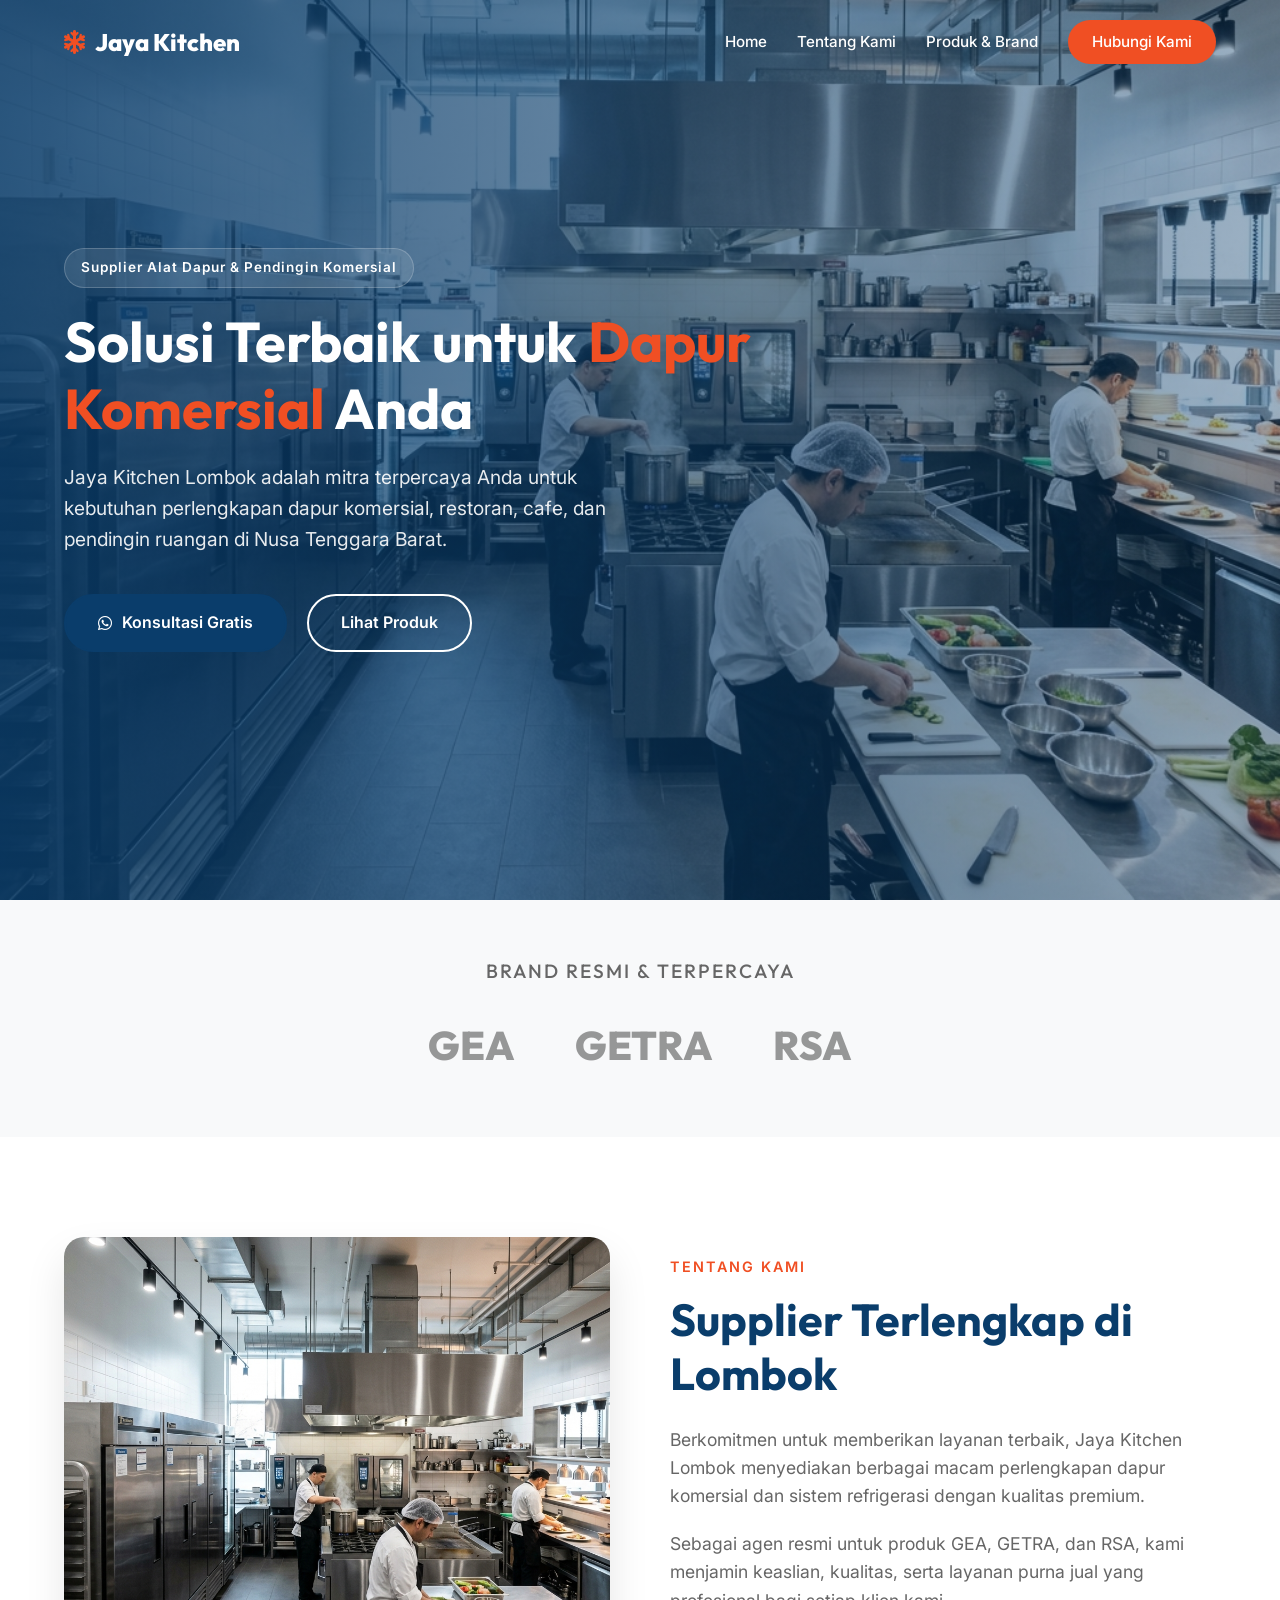
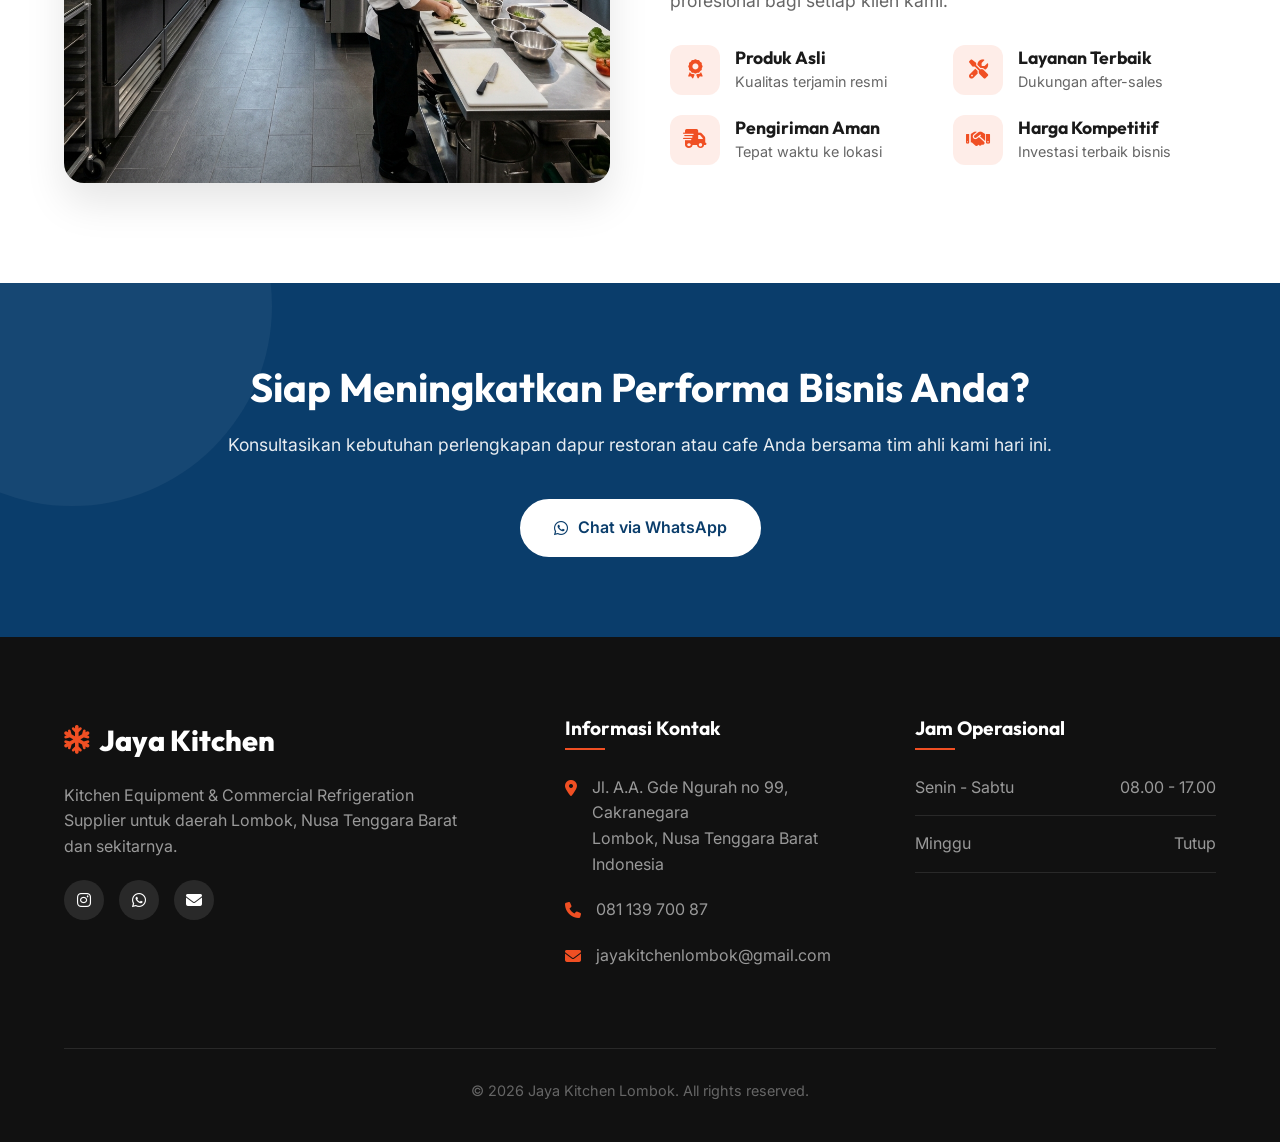
==== index.html @ 9f5fb170 "upload first" ====
<!DOCTYPE html>
<html lang="id">
<head>
    <meta charset="UTF-8">
    <meta name="viewport" content="width=device-width, initial-scale=1.0">
    <title>Jaya Kitchen Lombok - Kitchen Equipment & Commercial Refrigeration Supplier</title>
    <meta name="description" content="Jaya Kitchen Lombok adalah supplier peralatan dapur komersial dan pendingin komersial terpercaya di Lombok. Kami menyediakan brand unggulan seperti GEA, GETRA, dan RSA.">
    
    <!-- Google Fonts -->
    <link rel="preconnect" href="https://fonts.googleapis.com">
    <link rel="preconnect" href="https://fonts.gstatic.com" crossorigin>
    <link href="https://fonts.googleapis.com/css2?family=Inter:wght@300;400;500;600&family=Outfit:wght@400;500;600;700;800&display=swap" rel="stylesheet">
    
    <!-- Font Awesome -->
    <link rel="stylesheet" href="https://cdnjs.cloudflare.com/ajax/libs/font-awesome/6.4.0/css/all.min.css">

    <style>
        :root {
            --primary: #0A3D6B; /* Deep Blue, similar to premium equipment brands */
            --primary-light: #1A609E;
            --secondary: #F04F23; /* Energetic Orange for CTA */
            --text-main: #1A1A1A;
            --text-muted: #666666;
            --bg-light: #F8F9FA;
            --bg-white: #FFFFFF;
            --font-heading: 'Outfit', sans-serif;
            --font-body: 'Inter', sans-serif;
            --transition: all 0.3s cubic-bezier(0.25, 0.8, 0.25, 1);
        }

        * {
            margin: 0;
            padding: 0;
            box-sizing: border-box;
        }

        html {
            scroll-behavior: smooth;
        }

        body {
            font-family: var(--font-body);
            color: var(--text-main);
            background-color: var(--bg-white);
            line-height: 1.6;
        }

        h1, h2, h3, h4, h5, h6 {
            font-family: var(--font-heading);
            font-weight: 700;
            line-height: 1.2;
        }

        a {
            text-decoration: none;
            color: inherit;
        }

        /* Navbar */
        .navbar {
            position: fixed;
            top: 0;
            width: 100%;
            padding: 20px 5%;
            display: flex;
            justify-content: space-between;
            align-items: center;
            z-index: 1000;
            transition: var(--transition);
            background: transparent;
        }

        .navbar.scrolled {
            background: rgba(255, 255, 255, 0.95);
            backdrop-filter: blur(10px);
            box-shadow: 0 4px 20px rgba(0,0,0,0.05);
            padding: 15px 5%;
        }

        .navbar.scrolled .nav-logo {
            color: var(--primary);
        }

        .navbar.scrolled .nav-links a {
            color: var(--text-main);
        }

        .nav-logo {
            font-family: var(--font-heading);
            font-size: 1.5rem;
            font-weight: 800;
            color: var(--bg-white);
            display: flex;
            align-items: center;
            gap: 10px;
            transition: var(--transition);
        }
        
        .nav-logo i {
            color: var(--secondary);
        }

        .nav-links {
            display: flex;
            gap: 30px;
            align-items: center;
        }

        .nav-links a {
            color: var(--bg-white);
            font-weight: 500;
            font-size: 0.95rem;
            transition: var(--transition);
            position: relative;
        }

        .nav-links a::after {
            content: '';
            position: absolute;
            width: 0;
            height: 2px;
            background: var(--secondary);
            bottom: -5px;
            left: 0;
            transition: var(--transition);
        }

        .nav-links a:hover::after {
            width: 100%;
        }

        .btn-contact {
            background: var(--secondary);
            color: white !important;
            padding: 10px 24px;
            border-radius: 50px;
            font-weight: 600;
            transition: var(--transition);
        }
        
        .nav-links a.btn-contact::after {
            display: none;
        }

        .btn-contact:hover {
            transform: translateY(-2px);
            box-shadow: 0 4px 15px rgba(240, 79, 35, 0.4);
            background: #e0441c;
        }

        /* Hero Section */
        .hero {
            height: 100vh;
            min-height: 600px;
            background: linear-gradient(to right, rgba(10, 61, 107, 0.85), rgba(10, 61, 107, 0.4)), url('hero.jpg') center/cover;
            display: flex;
            align-items: center;
            padding: 0 5%;
            color: white;
            position: relative;
        }

        .hero-content {
            max-width: 700px;
            opacity: 0;
            transform: translateY(30px);
            animation: fadeUp 1s ease forwards 0.5s;
        }

        @keyframes fadeUp {
            to {
                opacity: 1;
                transform: translateY(0);
            }
        }

        .badge {
            display: inline-block;
            background: rgba(255,255,255,0.1);
            backdrop-filter: blur(5px);
            padding: 8px 16px;
            border-radius: 50px;
            font-size: 0.85rem;
            font-weight: 600;
            letter-spacing: 1px;
            margin-bottom: 20px;
            border: 1px solid rgba(255,255,255,0.2);
        }

        .hero h1 {
            font-size: 3.5rem;
            margin-bottom: 20px;
        }

        .hero h1 span {
            color: var(--secondary);
        }

        .hero p {
            font-size: 1.2rem;
            opacity: 0.9;
            margin-bottom: 40px;
            max-width: 600px;
        }

        .hero-btns {
            display: flex;
            gap: 20px;
        }

        .btn-primary {
            background: var(--primary);
            color: white;
            padding: 14px 32px;
            border-radius: 50px;
            font-size: 1rem;
            font-weight: 600;
            display: inline-flex;
            align-items: center;
            gap: 10px;
            transition: var(--transition);
            border: 2px solid var(--primary);
        }

        .btn-primary:hover {
            background: var(--primary-light);
            border-color: var(--primary-light);
            transform: translateY(-3px);
            box-shadow: 0 10px 20px rgba(10, 61, 107, 0.3);
        }

        .btn-outline {
            background: transparent;
            color: white;
            padding: 14px 32px;
            border-radius: 50px;
            font-size: 1rem;
            font-weight: 600;
            display: inline-flex;
            align-items: center;
            gap: 10px;
            transition: var(--transition);
            border: 2px solid white;
        }

        .btn-outline:hover {
            background: white;
            color: var(--primary);
            transform: translateY(-3px);
        }

        /* Partner Brands Section */
        .brands {
            padding: 60px 5%;
            background: var(--bg-light);
            text-align: center;
        }

        .brands h3 {
            font-size: 1.2rem;
            color: var(--text-muted);
            margin-bottom: 30px;
            font-weight: 500;
            letter-spacing: 2px;
            text-transform: uppercase;
        }

        .brand-logos {
            display: flex;
            justify-content: center;
            align-items: center;
            gap: 60px;
            flex-wrap: wrap;
        }

        .brand-item {
            font-family: var(--font-heading);
            font-size: 2.5rem;
            font-weight: 800;
            color: var(--primary-light);
            opacity: 0.6;
            transition: var(--transition);
            filter: grayscale(100%);
        }

        .brand-item:hover {
            opacity: 1;
            filter: grayscale(0%);
            transform: scale(1.05);
        }

        /* About Section */
        .about {
            padding: 100px 5%;
            display: grid;
            grid-template-columns: 1fr 1fr;
            gap: 60px;
            align-items: center;
        }

        .about-img {
            position: relative;
            border-radius: 20px;
            overflow: hidden;
            box-shadow: 0 20px 40px rgba(0,0,0,0.1);
            transform: translateX(-50px);
            opacity: 0;
            transition: all 1s ease;
        }
        
        .about-img.visible {
            transform: translateX(0);
            opacity: 1;
        }

        .about-img img {
            width: 100%;
            height: auto;
            display: block;
        }

        .about-text {
            transform: translateX(50px);
            opacity: 0;
            transition: all 1s ease;
        }
        
        .about-text.visible {
            transform: translateX(0);
            opacity: 1;
        }

        .section-subtitle {
            color: var(--secondary);
            font-weight: 600;
            text-transform: uppercase;
            letter-spacing: 2px;
            font-size: 0.9rem;
            margin-bottom: 15px;
            display: block;
        }

        .about h2 {
            font-size: 2.8rem;
            margin-bottom: 25px;
            color: var(--primary);
        }

        .about p {
            color: var(--text-muted);
            margin-bottom: 20px;
            font-size: 1.1rem;
        }

        .features {
            display: grid;
            grid-template-columns: 1fr 1fr;
            gap: 20px;
            margin-top: 30px;
        }

        .feature-item {
            display: flex;
            align-items: center;
            gap: 15px;
        }

        .feature-icon {
            width: 50px;
            height: 50px;
            border-radius: 12px;
            background: rgba(240, 79, 35, 0.1);
            color: var(--secondary);
            display: flex;
            align-items: center;
            justify-content: center;
            font-size: 1.2rem;
        }

        .feature-text h4 {
            font-size: 1.1rem;
            margin-bottom: 2px;
        }

        .feature-text p {
            font-size: 0.9rem;
            margin: 0;
        }

        /* Banner CTA */
        .cta-banner {
            background: var(--primary);
            padding: 80px 5%;
            text-align: center;
            color: white;
            position: relative;
            overflow: hidden;
        }

        .cta-banner::before {
            content: '';
            position: absolute;
            top: -50%;
            left: -10%;
            width: 400px;
            height: 400px;
            background: rgba(255,255,255,0.05);
            border-radius: 50%;
        }

        .cta-banner h2 {
            font-size: 2.5rem;
            margin-bottom: 20px;
            position: relative;
            z-index: 1;
        }

        .cta-banner p {
            font-size: 1.1rem;
            opacity: 0.9;
            margin-bottom: 40px;
            position: relative;
            z-index: 1;
        }

        /* Footer */
        .footer {
            background: #111;
            color: white;
            padding: 80px 5% 40px;
        }

        .footer-grid {
            display: grid;
            grid-template-columns: 1.5fr 1fr 1fr;
            gap: 50px;
            margin-bottom: 60px;
        }

        .footer-about .logo {
            font-family: var(--font-heading);
            font-size: 1.8rem;
            font-weight: 800;
            color: white;
            display: flex;
            align-items: center;
            gap: 10px;
            margin-bottom: 20px;
        }

        .footer-about .logo i {
            color: var(--secondary);
        }

        .footer-about p {
            color: #999;
            margin-bottom: 20px;
            max-width: 400px;
        }

        .social-links {
            display: flex;
            gap: 15px;
        }

        .social-links a {
            width: 40px;
            height: 40px;
            border-radius: 50%;
            background: rgba(255,255,255,0.1);
            display: flex;
            align-items: center;
            justify-content: center;
            color: white;
            transition: var(--transition);
        }

        .social-links a:hover {
            background: var(--secondary);
            transform: translateY(-3px);
        }

        .footer-title {
            font-size: 1.2rem;
            margin-bottom: 25px;
            position: relative;
            padding-bottom: 10px;
        }

        .footer-title::after {
            content: '';
            position: absolute;
            bottom: 0;
            left: 0;
            width: 40px;
            height: 2px;
            background: var(--secondary);
        }

        .footer-contact ul {
            list-style: none;
        }

        .footer-contact li {
            display: flex;
            gap: 15px;
            margin-bottom: 20px;
            color: #999;
        }
        
        .footer-contact li a {
            color: #999;
            transition: var(--transition);
        }
        
        .footer-contact li a:hover {
            color: var(--secondary);
        }

        .footer-contact i {
            color: var(--secondary);
            margin-top: 5px;
        }

        .footer-schedule ul {
            list-style: none;
        }

        .footer-schedule li {
            display: flex;
            justify-content: space-between;
            color: #999;
            margin-bottom: 15px;
            padding-bottom: 15px;
            border-bottom: 1px solid rgba(255,255,255,0.1);
        }

        .footer-bottom {
            text-align: center;
            padding-top: 30px;
            border-top: 1px solid rgba(255,255,255,0.1);
            color: #666;
            font-size: 0.9rem;
        }

        /* Mobile Menu */
        .mobile-menu-btn {
            display: none;
            background: none;
            border: none;
            color: white;
            font-size: 1.5rem;
            cursor: pointer;
        }
        
        .navbar.scrolled .mobile-menu-btn {
            color: var(--text-main);
        }

        @media (max-width: 992px) {
            .about {
                grid-template-columns: 1fr;
            }
            .hero h1 {
                font-size: 2.8rem;
            }
            .footer-grid {
                grid-template-columns: 1fr 1fr;
            }
        }

        @media (max-width: 768px) {
            .nav-links {
                position: absolute;
                top: 100%;
                left: 0;
                width: 100%;
                background: white;
                flex-direction: column;
                padding: 30px 5%;
                box-shadow: 0 10px 20px rgba(0,0,0,0.1);
                clip-path: polygon(0 0, 100% 0, 100% 0, 0 0);
                transition: all 0.4s ease;
                gap: 20px;
            }
            .nav-links.active {
                clip-path: polygon(0 0, 100% 0, 100% 100%, 0 100%);
            }
            .nav-links a {
                color: var(--text-main);
                width: 100%;
                text-align: center;
            }
            .mobile-menu-btn {
                display: block;
            }
            .hero h1 {
                font-size: 2.2rem;
            }
            .hero-btns {
                flex-direction: column;
            }
            .footer-grid {
                grid-template-columns: 1fr;
            }
            .features {
                grid-template-columns: 1fr;
            }
        }
    </style>
</head>
<body>

    <!-- Navbar -->
    <nav class="navbar" id="navbar">
        <a href="#" class="nav-logo">
            <i class="fa-solid fa-snowflake"></i> Jaya Kitchen
        </a>
        <div class="nav-links" id="navLinks">
            <a href="#home">Home</a>
            <a href="#about">Tentang Kami</a>
            <a href="#brands">Produk & Brand</a>
            <a href="#contact" class="btn-contact">Hubungi Kami</a>
        </div>
        <button class="mobile-menu-btn" id="mobileMenuBtn">
            <i class="fa-solid fa-bars"></i>
        </button>
    </nav>

    <!-- Hero Section -->
    <section class="hero" id="home">
        <div class="hero-content">
            <div class="badge">Supplier Alat Dapur & Pendingin Komersial</div>
            <h1>Solusi Terbaik untuk <span>Dapur Komersial</span> Anda</h1>
            <p>Jaya Kitchen Lombok adalah mitra terpercaya Anda untuk kebutuhan perlengkapan dapur komersial, restoran, cafe, dan pendingin ruangan di Nusa Tenggara Barat.</p>
            <div class="hero-btns">
                <a href="https://api.whatsapp.com/send?phone=628113970087" target="_blank" class="btn-primary">
                    <i class="fa-brands fa-whatsapp"></i> Konsultasi Gratis
                </a>
                <a href="#brands" class="btn-outline">
                    Lihat Produk
                </a>
            </div>
        </div>
    </section>

    <!-- Brands Section -->
    <section class="brands" id="brands">
        <h3>Brand Resmi & Terpercaya</h3>
        <div class="brand-logos">
            <div class="brand-item">GEA</div>
            <div class="brand-item">GETRA</div>
            <div class="brand-item">RSA</div>
        </div>
    </section>

    <!-- About Section -->
    <section class="about" id="about">
        <div class="about-img reveal-left">
            <img src="hero.jpg" alt="Commercial Kitchen Equipment">
        </div>
        <div class="about-text reveal-right">
            <span class="section-subtitle">Tentang Kami</span>
            <h2>Supplier Terlengkap di Lombok</h2>
            <p>Berkomitmen untuk memberikan layanan terbaik, Jaya Kitchen Lombok menyediakan berbagai macam perlengkapan dapur komersial dan sistem refrigerasi dengan kualitas premium.</p>
            <p>Sebagai agen resmi untuk produk GEA, GETRA, dan RSA, kami menjamin keaslian, kualitas, serta layanan purna jual yang profesional bagi setiap klien kami.</p>
            
            <div class="features">
                <div class="feature-item">
                    <div class="feature-icon"><i class="fa-solid fa-award"></i></div>
                    <div class="feature-text">
                        <h4>Produk Asli</h4>
                        <p>Kualitas terjamin resmi</p>
                    </div>
                </div>
                <div class="feature-item">
                    <div class="feature-icon"><i class="fa-solid fa-screwdriver-wrench"></i></div>
                    <div class="feature-text">
                        <h4>Layanan Terbaik</h4>
                        <p>Dukungan after-sales</p>
                    </div>
                </div>
                <div class="feature-item">
                    <div class="feature-icon"><i class="fa-solid fa-truck-fast"></i></div>
                    <div class="feature-text">
                        <h4>Pengiriman Aman</h4>
                        <p>Tepat waktu ke lokasi</p>
                    </div>
                </div>
                <div class="feature-item">
                    <div class="feature-icon"><i class="fa-solid fa-handshake"></i></div>
                    <div class="feature-text">
                        <h4>Harga Kompetitif</h4>
                        <p>Investasi terbaik bisnis</p>
                    </div>
                </div>
            </div>
        </div>
    </section>

    <!-- CTA Banner -->
    <section class="cta-banner">
        <h2>Siap Meningkatkan Performa Bisnis Anda?</h2>
        <p>Konsultasikan kebutuhan perlengkapan dapur restoran atau cafe Anda bersama tim ahli kami hari ini.</p>
        <a href="https://api.whatsapp.com/send?phone=628113970087" target="_blank" class="btn-outline" style="background: white; color: var(--primary);">
            <i class="fa-brands fa-whatsapp"></i> Chat via WhatsApp
        </a>
    </section>

    <!-- Footer -->
    <footer class="footer" id="contact">
        <div class="footer-grid">
            <div class="footer-about">
                <div class="logo">
                    <i class="fa-solid fa-snowflake"></i> Jaya Kitchen
                </div>
                <p>Kitchen Equipment & Commercial Refrigeration Supplier untuk daerah Lombok, Nusa Tenggara Barat dan sekitarnya.</p>
                <div class="social-links">
                    <a href="https://www.instagram.com/jayakitchenlombok/" target="_blank"><i class="fa-brands fa-instagram"></i></a>
                    <a href="https://api.whatsapp.com/send?phone=628113970087" target="_blank"><i class="fa-brands fa-whatsapp"></i></a>
                    <a href="mailto:jayakitchenlombok@gmail.com"><i class="fa-solid fa-envelope"></i></a>
                </div>
            </div>

            <div class="footer-contact">
                <h4 class="footer-title">Informasi Kontak</h4>
                <ul>
                    <li>
                        <i class="fa-solid fa-location-dot"></i>
                        <span>Jl. A.A. Gde Ngurah no 99, Cakranegara<br>Lombok, Nusa Tenggara Barat<br>Indonesia</span>
                    </li>
                    <li>
                        <i class="fa-solid fa-phone"></i>
                        <span><a href="tel:08113970087">081 139 700 87</a></span>
                    </li>
                    <li>
                        <i class="fa-solid fa-envelope"></i>
                        <span><a href="mailto:jayakitchenlombok@gmail.com">jayakitchenlombok@gmail.com</a></span>
                    </li>
                </ul>
            </div>

            <div class="footer-schedule">
                <h4 class="footer-title">Jam Operasional</h4>
                <ul>
                    <li>
                        <span>Senin - Sabtu</span>
                        <span>08.00 - 17.00</span>
                    </li>
                    <li>
                        <span>Minggu</span>
                        <span>Tutup</span>
                    </li>
                </ul>
            </div>
        </div>
        <div class="footer-bottom">
            <p>&copy; 2026 Jaya Kitchen Lombok. All rights reserved.</p>
        </div>
    </footer>

    <script>
        // Navbar Scroll Effect
        const navbar = document.getElementById('navbar');
        window.addEventListener('scroll', () => {
            if (window.scrollY > 50) {
                navbar.classList.add('scrolled');
            } else {
                navbar.classList.remove('scrolled');
            }
        });

        // Mobile Menu Toggle
        const mobileMenuBtn = document.getElementById('mobileMenuBtn');
        const navLinks = document.getElementById('navLinks');
        
        mobileMenuBtn.addEventListener('click', () => {
            navLinks.classList.toggle('active');
            const icon = mobileMenuBtn.querySelector('i');
            if (navLinks.classList.contains('active')) {
                icon.classList.remove('fa-bars');
                icon.classList.add('fa-xmark');
            } else {
                icon.classList.remove('fa-xmark');
                icon.classList.add('fa-bars');
            }
        });

        // Scroll Animation
        const observerOptions = {
            threshold: 0.2,
            rootMargin: "0px 0px -50px 0px"
        };

        const observer = new IntersectionObserver((entries) => {
            entries.forEach(entry => {
                if (entry.isIntersecting) {
                    entry.target.classList.add('visible');
                    observer.unobserve(entry.target);
                }
            });
        }, observerOptions);

        document.querySelectorAll('.reveal-left, .reveal-right').forEach(el => {
            observer.observe(el);
        });
    </script>
</body>
</html>
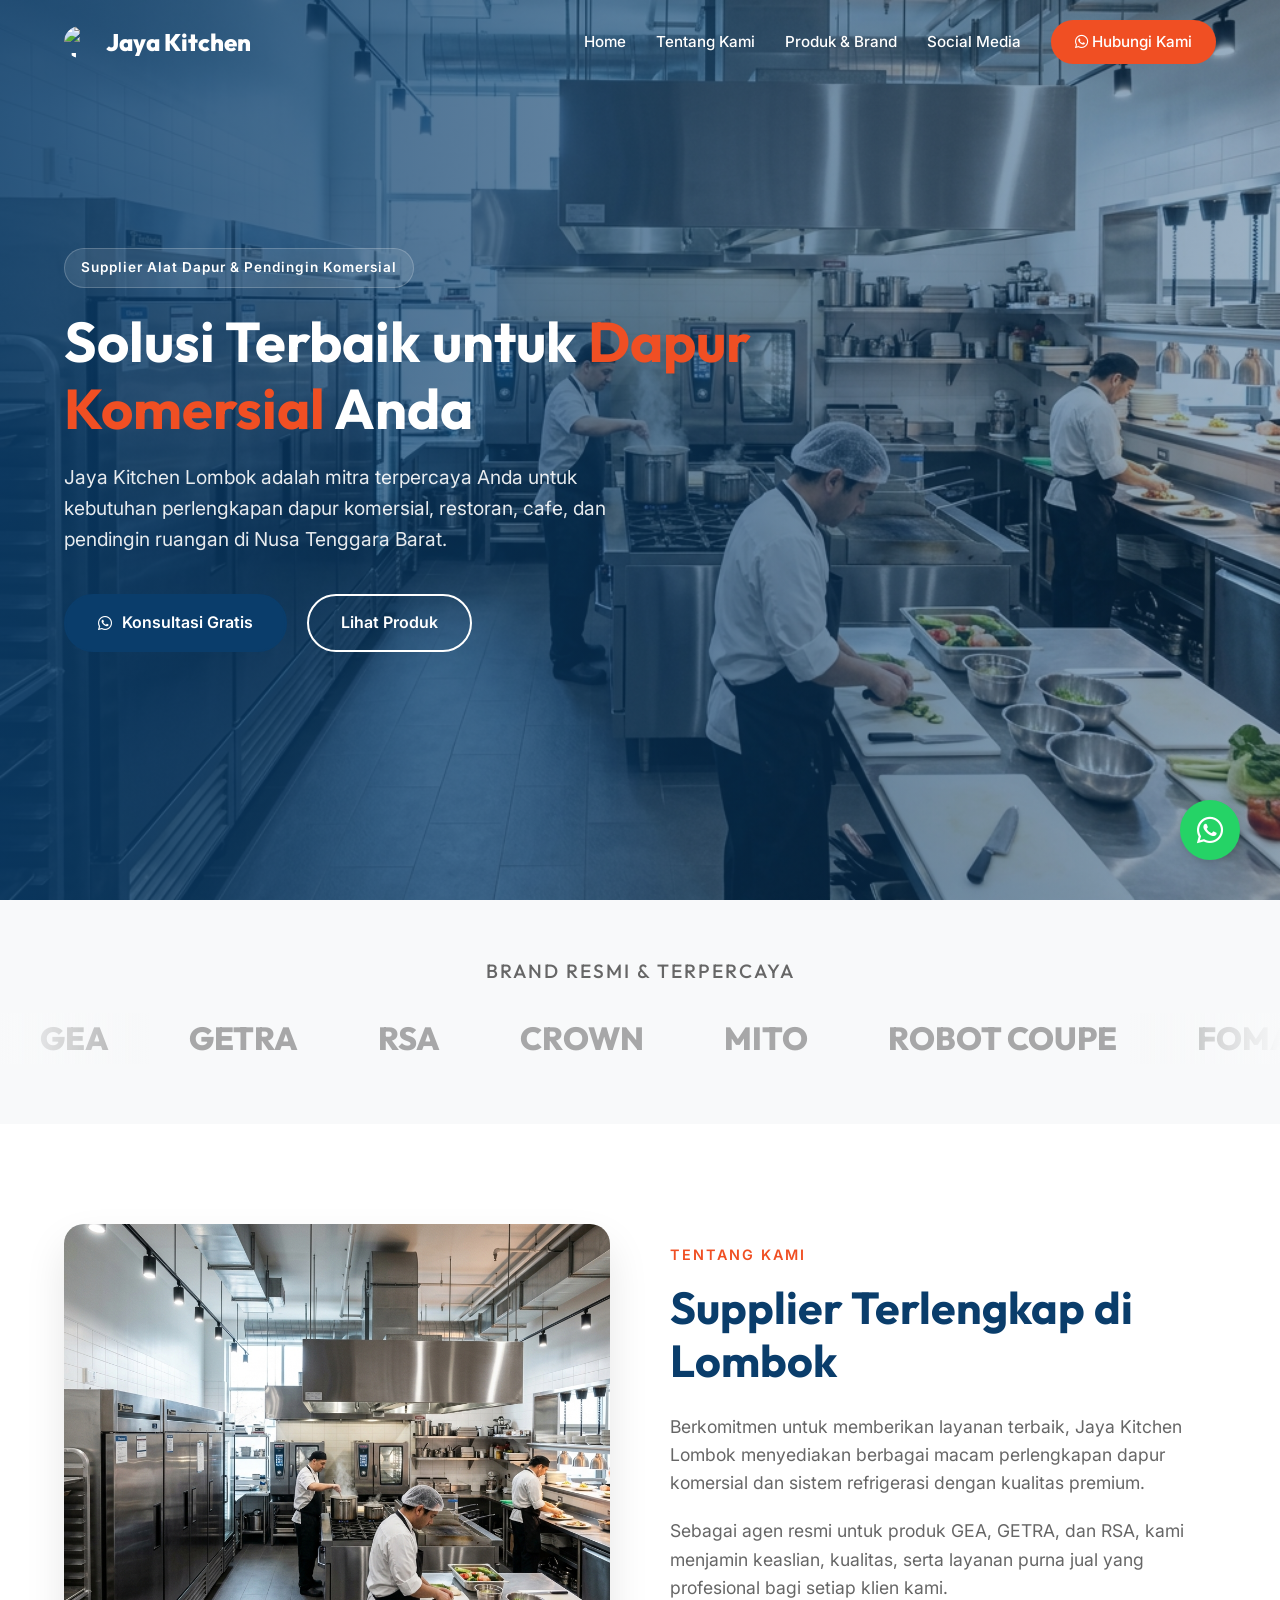
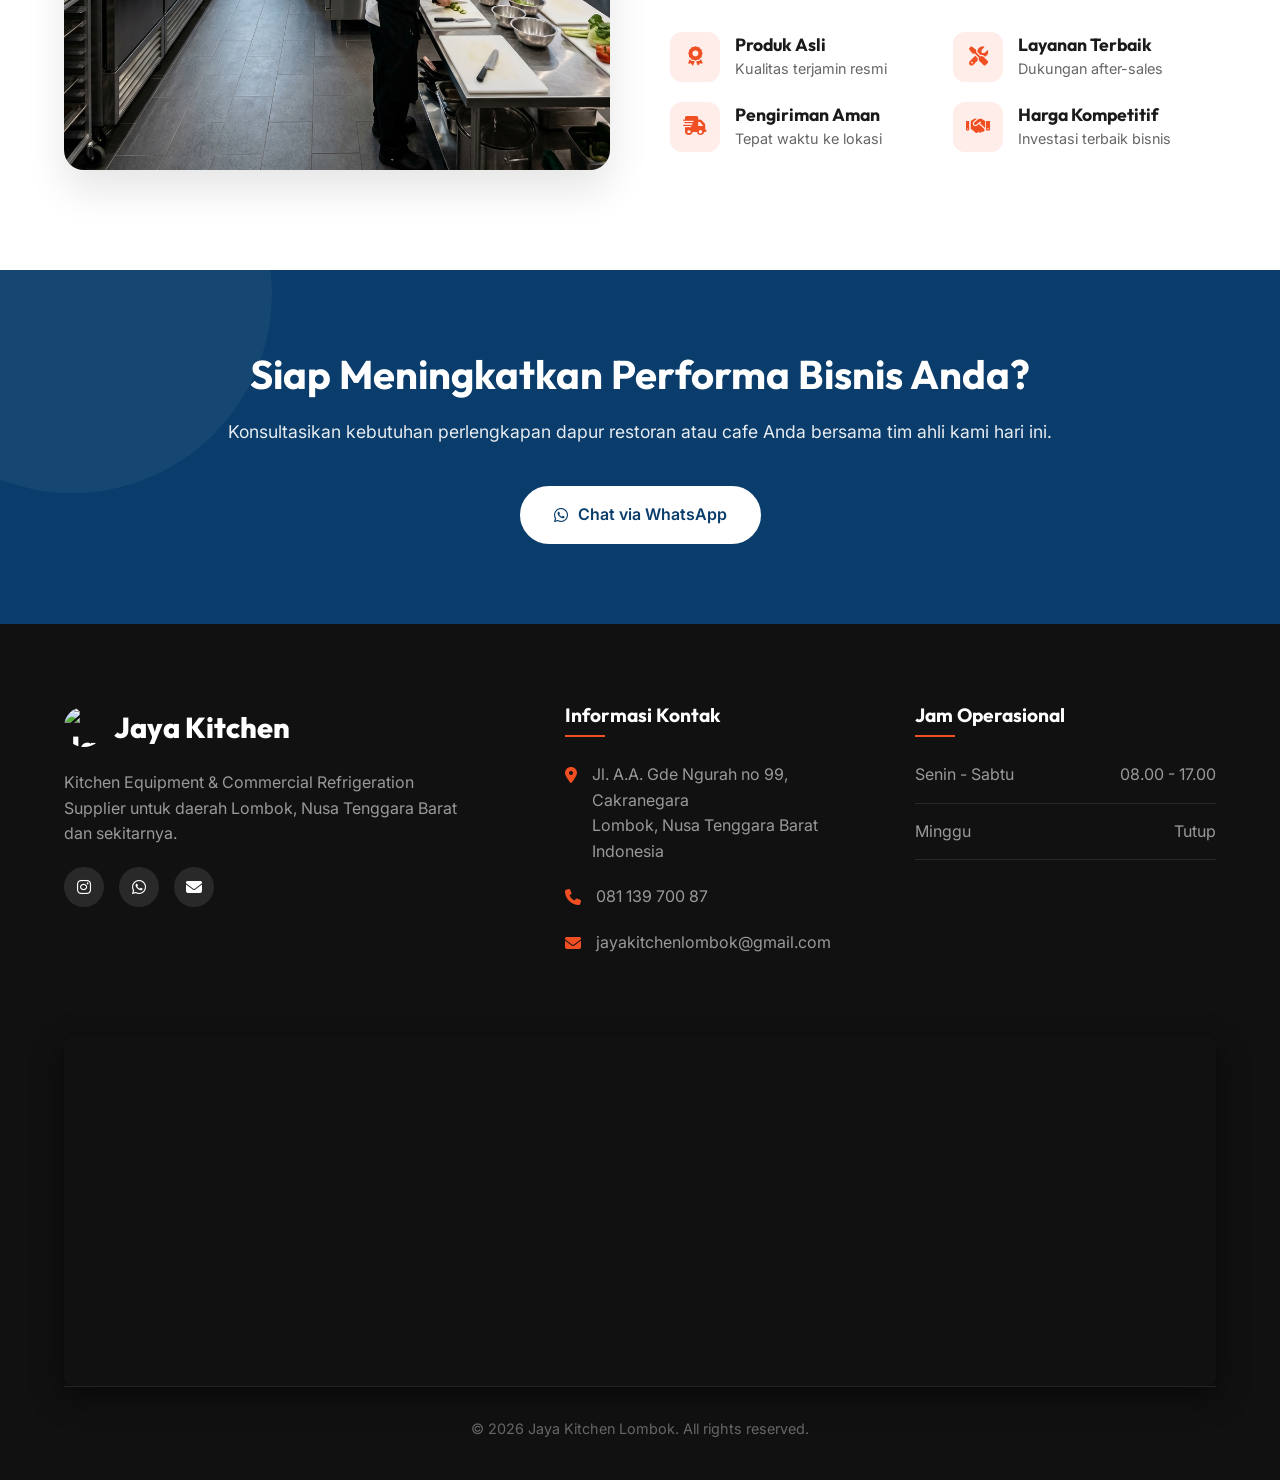
==== commit 5dcc4b00: "update isi" ====
--- a/index.html
+++ b/index.html
@@ -1,24 +1,31 @@
 <!DOCTYPE html>
 <html lang="id">
+
 <head>
     <meta charset="UTF-8">
     <meta name="viewport" content="width=device-width, initial-scale=1.0">
     <title>Jaya Kitchen Lombok - Kitchen Equipment & Commercial Refrigeration Supplier</title>
-    <meta name="description" content="Jaya Kitchen Lombok adalah supplier peralatan dapur komersial dan pendingin komersial terpercaya di Lombok. Kami menyediakan brand unggulan seperti GEA, GETRA, dan RSA.">
-    
+    <link rel="icon" href="assets/images/logo.jpg">
+    <meta name="description"
+        content="Jaya Kitchen Lombok adalah supplier peralatan dapur komersial dan pendingin komersial terpercaya di Lombok. Kami menyediakan brand unggulan seperti GEA, GETRA, dan RSA.">
+
     <!-- Google Fonts -->
     <link rel="preconnect" href="https://fonts.googleapis.com">
     <link rel="preconnect" href="https://fonts.gstatic.com" crossorigin>
-    <link href="https://fonts.googleapis.com/css2?family=Inter:wght@300;400;500;600&family=Outfit:wght@400;500;600;700;800&display=swap" rel="stylesheet">
-    
+    <link
+        href="https://fonts.googleapis.com/css2?family=Inter:wght@300;400;500;600&family=Outfit:wght@400;500;600;700;800&display=swap"
+        rel="stylesheet">
+
     <!-- Font Awesome -->
     <link rel="stylesheet" href="https://cdnjs.cloudflare.com/ajax/libs/font-awesome/6.4.0/css/all.min.css">
 
     <style>
         :root {
-            --primary: #0A3D6B; /* Deep Blue, similar to premium equipment brands */
+            --primary: #0A3D6B;
+            /* Deep Blue, similar to premium equipment brands */
             --primary-light: #1A609E;
-            --secondary: #F04F23; /* Energetic Orange for CTA */
+            --secondary: #F04F23;
+            /* Energetic Orange for CTA */
             --text-main: #1A1A1A;
             --text-muted: #666666;
             --bg-light: #F8F9FA;
@@ -45,7 +52,12 @@
             line-height: 1.6;
         }
 
-        h1, h2, h3, h4, h5, h6 {
+        h1,
+        h2,
+        h3,
+        h4,
+        h5,
+        h6 {
             font-family: var(--font-heading);
             font-weight: 700;
             line-height: 1.2;
@@ -73,7 +85,7 @@
         .navbar.scrolled {
             background: rgba(255, 255, 255, 0.95);
             backdrop-filter: blur(10px);
-            box-shadow: 0 4px 20px rgba(0,0,0,0.05);
+            box-shadow: 0 4px 20px rgba(0, 0, 0, 0.05);
             padding: 15px 5%;
         }
 
@@ -95,7 +107,7 @@
             gap: 10px;
             transition: var(--transition);
         }
-        
+
         .nav-logo i {
             color: var(--secondary);
         }
@@ -137,7 +149,7 @@
             font-weight: 600;
             transition: var(--transition);
         }
-        
+
         .nav-links a.btn-contact::after {
             display: none;
         }
@@ -152,7 +164,7 @@
         .hero {
             height: 100vh;
             min-height: 600px;
-            background: linear-gradient(to right, rgba(10, 61, 107, 0.85), rgba(10, 61, 107, 0.4)), url('hero.jpg') center/cover;
+            background: linear-gradient(to right, rgba(10, 61, 107, 0.85), rgba(10, 61, 107, 0.4)), url('assets/images/hero.jpg') center/cover;
             display: flex;
             align-items: center;
             padding: 0 5%;
@@ -176,7 +188,7 @@
 
         .badge {
             display: inline-block;
-            background: rgba(255,255,255,0.1);
+            background: rgba(255, 255, 255, 0.1);
             backdrop-filter: blur(5px);
             padding: 8px 16px;
             border-radius: 50px;
@@ -184,7 +196,7 @@
             font-weight: 600;
             letter-spacing: 1px;
             margin-bottom: 20px;
-            border: 1px solid rgba(255,255,255,0.2);
+            border: 1px solid rgba(255, 255, 255, 0.2);
         }
 
         .hero h1 {
@@ -251,9 +263,9 @@
 
         /* Partner Brands Section */
         .brands {
-            padding: 60px 5%;
+            padding: 60px 0;
             background: var(--bg-light);
-            text-align: center;
+            overflow: hidden;
         }
 
         .brands h3 {
@@ -263,30 +275,72 @@
             font-weight: 500;
             letter-spacing: 2px;
             text-transform: uppercase;
-        }
-
-        .brand-logos {
-            display: flex;
-            justify-content: center;
-            align-items: center;
-            gap: 60px;
-            flex-wrap: wrap;
+            text-align: center;
+        }
+
+        .brand-ticker {
+            width: 100%;
+            overflow: hidden;
+            position: relative;
+        }
+
+        .brand-ticker::before,
+        .brand-ticker::after {
+            content: '';
+            position: absolute;
+            top: 0;
+            width: 150px;
+            height: 100%;
+            z-index: 2;
+        }
+
+        .brand-ticker::before {
+            left: 0;
+            background: linear-gradient(to right, var(--bg-light) 0%, transparent 100%);
+        }
+
+        .brand-ticker::after {
+            right: 0;
+            background: linear-gradient(to left, var(--bg-light) 0%, transparent 100%);
+        }
+
+        .brand-ticker-track {
+            display: flex;
+            width: fit-content;
+            animation: scrollBrands 40s linear infinite;
+        }
+
+        .brand-ticker-track:hover {
+            animation-play-state: paused;
         }
 
         .brand-item {
             font-family: var(--font-heading);
-            font-size: 2.5rem;
+            font-size: 2rem;
             font-weight: 800;
             color: var(--primary-light);
-            opacity: 0.6;
+            opacity: 0.5;
             transition: var(--transition);
             filter: grayscale(100%);
+            padding: 0 40px;
+            white-space: nowrap;
         }
 
         .brand-item:hover {
             opacity: 1;
             filter: grayscale(0%);
             transform: scale(1.05);
+            color: var(--primary);
+        }
+
+        @keyframes scrollBrands {
+            0% {
+                transform: translateX(0);
+            }
+
+            100% {
+                transform: translateX(-50%);
+            }
         }
 
         /* About Section */
@@ -302,12 +356,12 @@
             position: relative;
             border-radius: 20px;
             overflow: hidden;
-            box-shadow: 0 20px 40px rgba(0,0,0,0.1);
+            box-shadow: 0 20px 40px rgba(0, 0, 0, 0.1);
             transform: translateX(-50px);
             opacity: 0;
             transition: all 1s ease;
         }
-        
+
         .about-img.visible {
             transform: translateX(0);
             opacity: 1;
@@ -324,7 +378,7 @@
             opacity: 0;
             transition: all 1s ease;
         }
-        
+
         .about-text.visible {
             transform: translateX(0);
             opacity: 1;
@@ -404,7 +458,7 @@
             left: -10%;
             width: 400px;
             height: 400px;
-            background: rgba(255,255,255,0.05);
+            background: rgba(255, 255, 255, 0.05);
             border-radius: 50%;
         }
 
@@ -467,7 +521,7 @@
             width: 40px;
             height: 40px;
             border-radius: 50%;
-            background: rgba(255,255,255,0.1);
+            background: rgba(255, 255, 255, 0.1);
             display: flex;
             align-items: center;
             justify-content: center;
@@ -507,12 +561,12 @@
             margin-bottom: 20px;
             color: #999;
         }
-        
+
         .footer-contact li a {
             color: #999;
             transition: var(--transition);
         }
-        
+
         .footer-contact li a:hover {
             color: var(--secondary);
         }
@@ -532,15 +586,47 @@
             color: #999;
             margin-bottom: 15px;
             padding-bottom: 15px;
-            border-bottom: 1px solid rgba(255,255,255,0.1);
+            border-bottom: 1px solid rgba(255, 255, 255, 0.1);
         }
 
         .footer-bottom {
             text-align: center;
             padding-top: 30px;
-            border-top: 1px solid rgba(255,255,255,0.1);
+            border-top: 1px solid rgba(255, 255, 255, 0.1);
             color: #666;
             font-size: 0.9rem;
+        }
+
+        /* Floating WhatsApp Button */
+        .float-wa {
+            position: fixed;
+            width: 60px;
+            height: 60px;
+            bottom: 40px;
+            right: 40px;
+            background-color: #25d366;
+            color: #FFF;
+            border-radius: 50px;
+            text-align: center;
+            font-size: 30px;
+            box-shadow: 2px 2px 10px rgba(0, 0, 0, 0.2);
+            z-index: 1000;
+            display: flex;
+            justify-content: center;
+            align-items: center;
+            transition: var(--transition);
+            text-decoration: none;
+        }
+
+        .float-wa:hover {
+            background-color: #128C7E;
+            color: white;
+            transform: scale(1.1);
+        }
+
+        .float-wa i {
+            margin: 0;
+            padding: 0;
         }
 
         /* Mobile Menu */
@@ -552,7 +638,7 @@
             font-size: 1.5rem;
             cursor: pointer;
         }
-        
+
         .navbar.scrolled .mobile-menu-btn {
             color: var(--text-main);
         }
@@ -561,9 +647,11 @@
             .about {
                 grid-template-columns: 1fr;
             }
+
             .hero h1 {
                 font-size: 2.8rem;
             }
+
             .footer-grid {
                 grid-template-columns: 1fr 1fr;
             }
@@ -578,49 +666,68 @@
                 background: white;
                 flex-direction: column;
                 padding: 30px 5%;
-                box-shadow: 0 10px 20px rgba(0,0,0,0.1);
+                box-shadow: 0 10px 20px rgba(0, 0, 0, 0.1);
                 clip-path: polygon(0 0, 100% 0, 100% 0, 0 0);
                 transition: all 0.4s ease;
                 gap: 20px;
             }
+
             .nav-links.active {
                 clip-path: polygon(0 0, 100% 0, 100% 100%, 0 100%);
             }
+
             .nav-links a {
                 color: var(--text-main);
                 width: 100%;
                 text-align: center;
             }
+
             .mobile-menu-btn {
                 display: block;
             }
+
             .hero h1 {
                 font-size: 2.2rem;
             }
+
             .hero-btns {
                 flex-direction: column;
             }
+
             .footer-grid {
                 grid-template-columns: 1fr;
             }
+
             .features {
                 grid-template-columns: 1fr;
             }
+
+            .float-wa {
+                width: 50px;
+                height: 50px;
+                bottom: 20px;
+                right: 20px;
+                font-size: 25px;
+            }
         }
     </style>
 </head>
+
 <body>
 
     <!-- Navbar -->
     <nav class="navbar" id="navbar">
         <a href="#" class="nav-logo">
-            <i class="fa-solid fa-snowflake"></i> Jaya Kitchen
+            <img src="assets/images/logo.jpg" alt="Jaya Kitchen Logo"
+                style="height: 32px; width: 32px; border-radius: 50%; object-fit: cover;"> Jaya Kitchen
         </a>
         <div class="nav-links" id="navLinks">
             <a href="#home">Home</a>
             <a href="#about">Tentang Kami</a>
-            <a href="#brands">Produk & Brand</a>
-            <a href="#contact" class="btn-contact">Hubungi Kami</a>
+            <a href="product.html">Produk & Brand</a>
+            <a href="sosmed.html">Social Media</a>
+            <a href="https://api.whatsapp.com/send?phone=628113970087" target="_blank" class="btn-contact"><i
+                    class="fa-brands fa-whatsapp"></i> Hubungi Kami</a>
         </div>
         <button class="mobile-menu-btn" id="mobileMenuBtn">
             <i class="fa-solid fa-bars"></i>
@@ -632,7 +739,8 @@
         <div class="hero-content">
             <div class="badge">Supplier Alat Dapur & Pendingin Komersial</div>
             <h1>Solusi Terbaik untuk <span>Dapur Komersial</span> Anda</h1>
-            <p>Jaya Kitchen Lombok adalah mitra terpercaya Anda untuk kebutuhan perlengkapan dapur komersial, restoran, cafe, dan pendingin ruangan di Nusa Tenggara Barat.</p>
+            <p>Jaya Kitchen Lombok adalah mitra terpercaya Anda untuk kebutuhan perlengkapan dapur komersial, restoran,
+                cafe, dan pendingin ruangan di Nusa Tenggara Barat.</p>
             <div class="hero-btns">
                 <a href="https://api.whatsapp.com/send?phone=628113970087" target="_blank" class="btn-primary">
                     <i class="fa-brands fa-whatsapp"></i> Konsultasi Gratis
@@ -647,24 +755,57 @@
     <!-- Brands Section -->
     <section class="brands" id="brands">
         <h3>Brand Resmi & Terpercaya</h3>
-        <div class="brand-logos">
-            <div class="brand-item">GEA</div>
-            <div class="brand-item">GETRA</div>
-            <div class="brand-item">RSA</div>
+        <div class="brand-ticker">
+            <div class="brand-ticker-track">
+                <!-- Group 1 -->
+                <a href="product.html#gea" class="brand-item">GEA</a>
+                <a href="product.html#getra" class="brand-item">GETRA</a>
+                <a href="product.html#rsa" class="brand-item">RSA</a>
+                <a href="product.html#crown" class="brand-item">CROWN</a>
+                <a href="product.html#mito" class="brand-item">MITO</a>
+                <a href="product.html#robotcoupe" class="brand-item">ROBOT COUPE</a>
+                <a href="product.html#fomac" class="brand-item">FOMAC</a>
+                <a href="product.html#philips" class="brand-item">PHILIPS</a>
+                <a href="product.html#rinnai" class="brand-item">RINNAI</a>
+                <a href="product.html#meichu" class="brand-item">MEICHU</a>
+                <a href="product.html#starcool" class="brand-item">STAR COOL</a>
+                <a href="product.html#zeppelin" class="brand-item">ZEPPELIN</a>
+                <a href="product.html#hoshizaki" class="brand-item">HOSHIZAKI</a>
+                <a href="product.html#nayati" class="brand-item">NAYATI</a>
+                <a href="product.html#sinmag" class="brand-item">SINMAG</a>
+                <!-- Group 2 -->
+                <a href="product.html#gea" class="brand-item">GEA</a>
+                <a href="product.html#getra" class="brand-item">GETRA</a>
+                <a href="product.html#rsa" class="brand-item">RSA</a>
+                <a href="product.html#crown" class="brand-item">CROWN</a>
+                <a href="product.html#mito" class="brand-item">MITO</a>
+                <a href="product.html#robotcoupe" class="brand-item">ROBOT COUPE</a>
+                <a href="product.html#fomac" class="brand-item">FOMAC</a>
+                <a href="product.html#philips" class="brand-item">PHILIPS</a>
+                <a href="product.html#rinnai" class="brand-item">RINNAI</a>
+                <a href="product.html#meichu" class="brand-item">MEICHU</a>
+                <a href="product.html#starcool" class="brand-item">STAR COOL</a>
+                <a href="product.html#zeppelin" class="brand-item">ZEPPELIN</a>
+                <a href="product.html#hoshizaki" class="brand-item">HOSHIZAKI</a>
+                <a href="product.html#nayati" class="brand-item">NAYATI</a>
+                <a href="product.html#sinmag" class="brand-item">SINMAG</a>
+            </div>
         </div>
     </section>
 
     <!-- About Section -->
     <section class="about" id="about">
         <div class="about-img reveal-left">
-            <img src="hero.jpg" alt="Commercial Kitchen Equipment">
+            <img src="assets/images/hero.jpg" alt="Commercial Kitchen Equipment">
         </div>
         <div class="about-text reveal-right">
             <span class="section-subtitle">Tentang Kami</span>
             <h2>Supplier Terlengkap di Lombok</h2>
-            <p>Berkomitmen untuk memberikan layanan terbaik, Jaya Kitchen Lombok menyediakan berbagai macam perlengkapan dapur komersial dan sistem refrigerasi dengan kualitas premium.</p>
-            <p>Sebagai agen resmi untuk produk GEA, GETRA, dan RSA, kami menjamin keaslian, kualitas, serta layanan purna jual yang profesional bagi setiap klien kami.</p>
-            
+            <p>Berkomitmen untuk memberikan layanan terbaik, Jaya Kitchen Lombok menyediakan berbagai macam perlengkapan
+                dapur komersial dan sistem refrigerasi dengan kualitas premium.</p>
+            <p>Sebagai agen resmi untuk produk GEA, GETRA, dan RSA, kami menjamin keaslian, kualitas, serta layanan
+                purna jual yang profesional bagi setiap klien kami.</p>
+
             <div class="features">
                 <div class="feature-item">
                     <div class="feature-icon"><i class="fa-solid fa-award"></i></div>
@@ -702,7 +843,8 @@
     <section class="cta-banner">
         <h2>Siap Meningkatkan Performa Bisnis Anda?</h2>
         <p>Konsultasikan kebutuhan perlengkapan dapur restoran atau cafe Anda bersama tim ahli kami hari ini.</p>
-        <a href="https://api.whatsapp.com/send?phone=628113970087" target="_blank" class="btn-outline" style="background: white; color: var(--primary);">
+        <a href="https://api.whatsapp.com/send?phone=628113970087" target="_blank" class="btn-outline"
+            style="background: white; color: var(--primary);">
             <i class="fa-brands fa-whatsapp"></i> Chat via WhatsApp
         </a>
     </section>
@@ -712,12 +854,16 @@
         <div class="footer-grid">
             <div class="footer-about">
                 <div class="logo">
-                    <i class="fa-solid fa-snowflake"></i> Jaya Kitchen
+                    <img src="assets/images/logo.jpg" alt="Jaya Kitchen Logo"
+                        style="height: 40px; width: 40px; border-radius: 50%; object-fit: cover;"> Jaya Kitchen
                 </div>
-                <p>Kitchen Equipment & Commercial Refrigeration Supplier untuk daerah Lombok, Nusa Tenggara Barat dan sekitarnya.</p>
+                <p>Kitchen Equipment & Commercial Refrigeration Supplier untuk daerah Lombok, Nusa Tenggara Barat dan
+                    sekitarnya.</p>
                 <div class="social-links">
-                    <a href="https://www.instagram.com/jayakitchenlombok/" target="_blank"><i class="fa-brands fa-instagram"></i></a>
-                    <a href="https://api.whatsapp.com/send?phone=628113970087" target="_blank"><i class="fa-brands fa-whatsapp"></i></a>
+                    <a href="https://www.instagram.com/jayakitchenlombok/" target="_blank"><i
+                            class="fa-brands fa-instagram"></i></a>
+                    <a href="https://api.whatsapp.com/send?phone=628113970087" target="_blank"><i
+                            class="fa-brands fa-whatsapp"></i></a>
                     <a href="mailto:jayakitchenlombok@gmail.com"><i class="fa-solid fa-envelope"></i></a>
                 </div>
             </div>
@@ -754,10 +900,27 @@
                 </ul>
             </div>
         </div>
+
+        <!-- Google Maps Iframe Placeholder -->
+        <div class="footer-map"
+            style="margin-top: 20px; border-radius: 10px; overflow: hidden; box-shadow: 0 10px 30px rgba(0,0,0,0.5);">
+            <!-- Silakan ganti link "src" di bawah ini dengan link embed map toko Anda -->
+            <iframe
+                src="https://www.google.com/maps/embed?pb=!1m18!1m12!1m3!1d3945.109355152285!2d116.12644267597334!3d-8.585521791458532!2m3!1f0!2f0!3f0!3m2!1i1024!2i768!4f13.1!3m3!1m2!1s0!2sJaya%20Kitchen!5e0!3m2!1sen!2sid!4v1700000000000!5m2!1sen!2sid"
+                width="100%" height="350" style="border:0; display: block;" allowfullscreen="" loading="lazy"
+                referrerpolicy="no-referrer-when-downgrade"></iframe>
+        </div>
+
         <div class="footer-bottom">
             <p>&copy; 2026 Jaya Kitchen Lombok. All rights reserved.</p>
         </div>
     </footer>
+
+    <!-- Floating WhatsApp Button -->
+    <a href="https://api.whatsapp.com/send?phone=628113970087" class="float-wa" target="_blank"
+        aria-label="Chat with us on WhatsApp">
+        <i class="fa-brands fa-whatsapp"></i>
+    </a>
 
     <script>
         // Navbar Scroll Effect
@@ -773,7 +936,7 @@
         // Mobile Menu Toggle
         const mobileMenuBtn = document.getElementById('mobileMenuBtn');
         const navLinks = document.getElementById('navLinks');
-        
+
         mobileMenuBtn.addEventListener('click', () => {
             navLinks.classList.toggle('active');
             const icon = mobileMenuBtn.querySelector('i');
@@ -806,4 +969,5 @@
         });
     </script>
 </body>
-</html>
+
+</html>
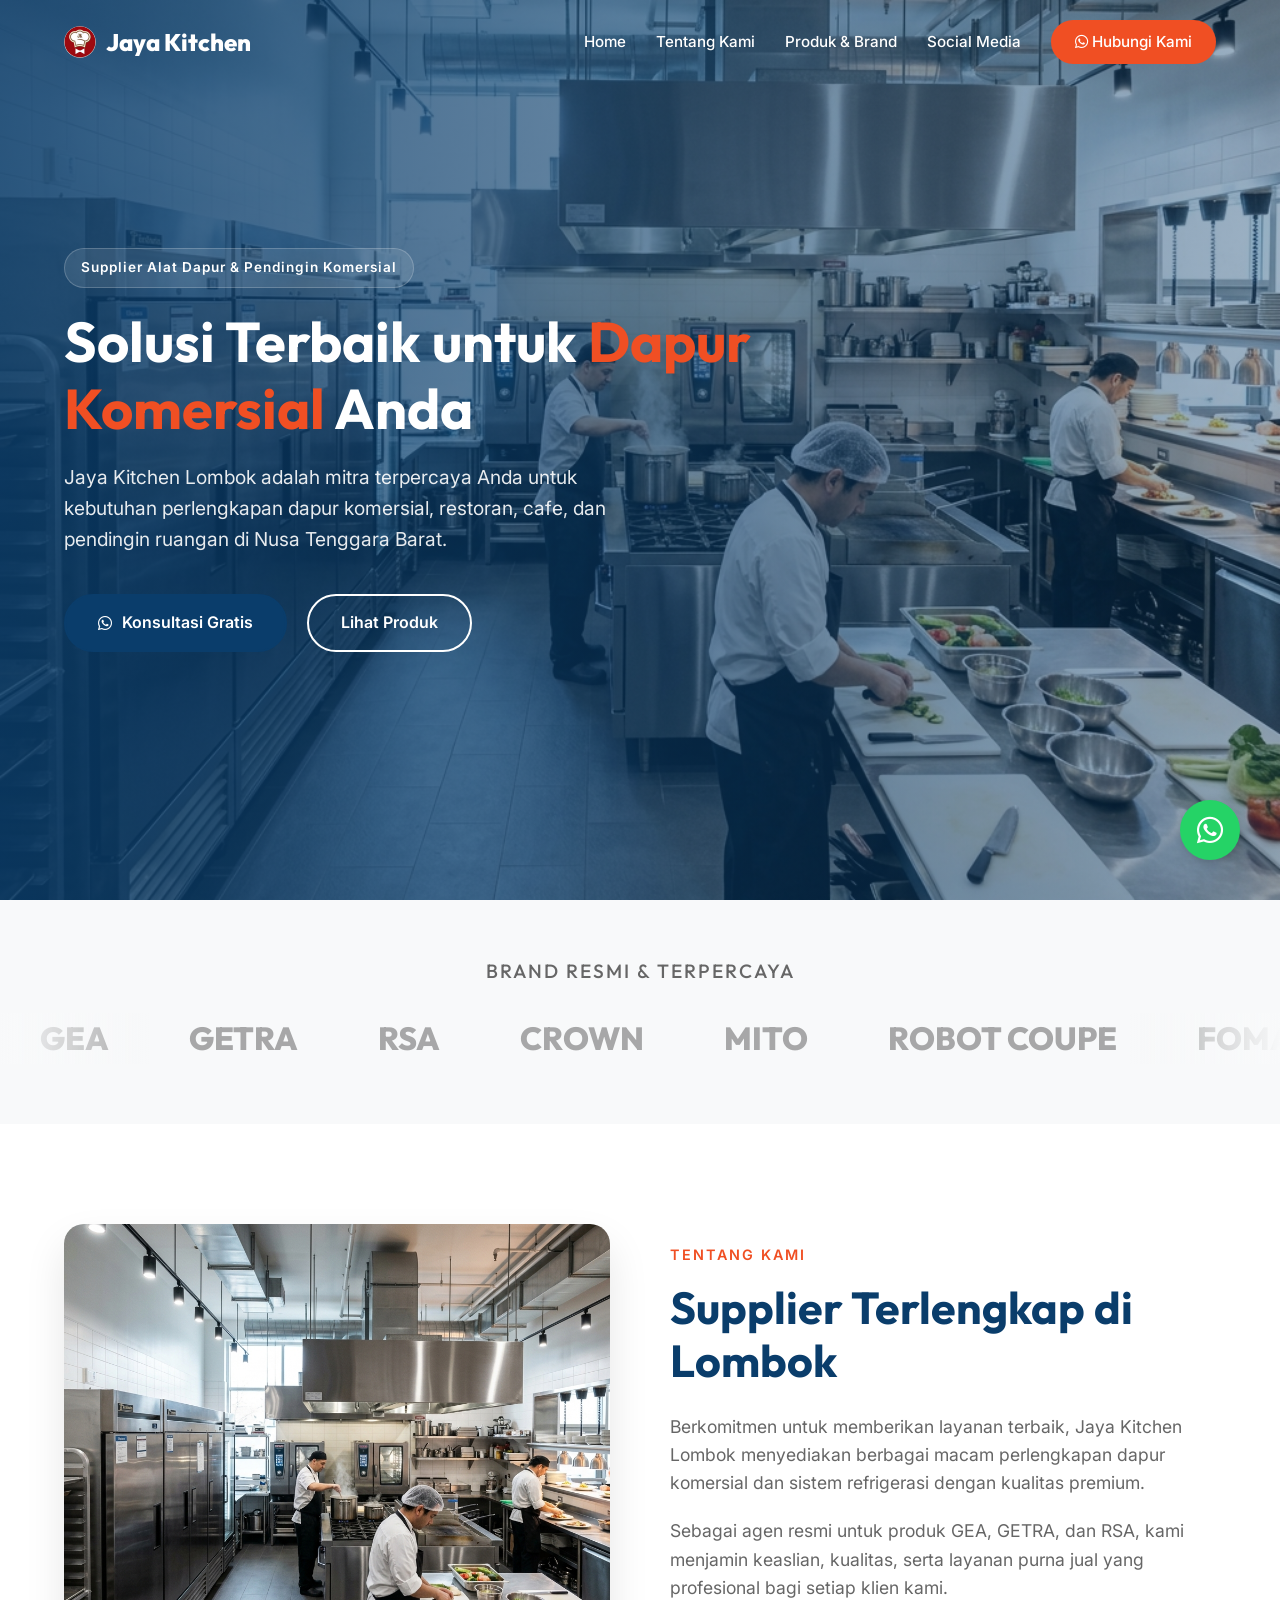
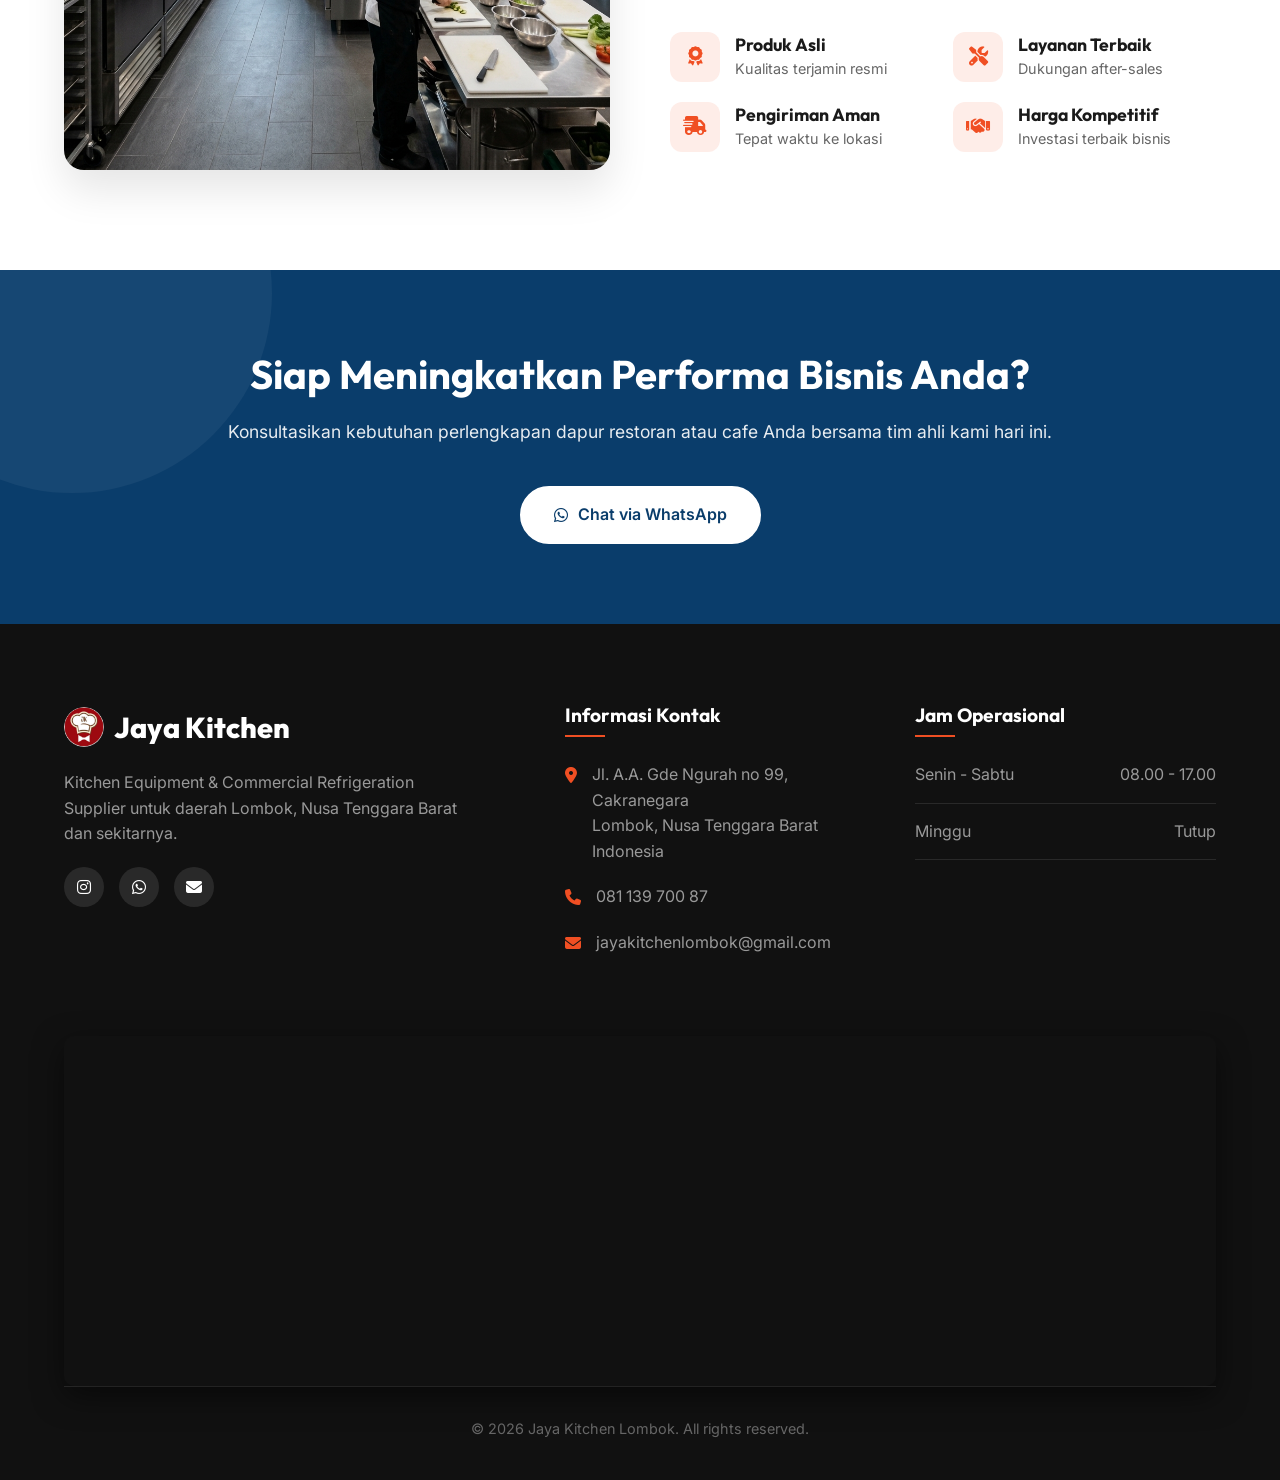
==== commit d98aabf8: "update terbaru lagi" ====
--- a/index.html
+++ b/index.html
@@ -5,7 +5,12 @@
     <meta charset="UTF-8">
     <meta name="viewport" content="width=device-width, initial-scale=1.0">
     <title>Jaya Kitchen Lombok - Kitchen Equipment & Commercial Refrigeration Supplier</title>
-    <link rel="icon" href="assets/images/logo.jpg">
+    <link rel="icon" href="assets/icon/favicon.ico">
+    <link rel="apple-touch-icon" sizes="180x180" href="assets/icon/apple-touch-icon.png">
+    <link rel="icon" type="image/png" sizes="32x32" href="assets/icon/favicon-32x32.png">
+    <link rel="icon" type="image/png" sizes="16x16" href="assets/icon/favicon-16x16.png">
+    <link rel="icon" type="image/png" sizes="192x192" href="assets/icon/android-chrome-192x192.png">
+    <link rel="icon" type="image/png" sizes="512x512" href="assets/icon/android-chrome-512x512.png">
     <meta name="description"
         content="Jaya Kitchen Lombok adalah supplier peralatan dapur komersial dan pendingin komersial terpercaya di Lombok. Kami menyediakan brand unggulan seperti GEA, GETRA, dan RSA.">
 
@@ -718,7 +723,7 @@
     <!-- Navbar -->
     <nav class="navbar" id="navbar">
         <a href="#" class="nav-logo">
-            <img src="assets/images/logo.jpg" alt="Jaya Kitchen Logo"
+            <img src="assets/icon/android-chrome-512x512.png" alt="Jaya Kitchen Logo"
                 style="height: 32px; width: 32px; border-radius: 50%; object-fit: cover;"> Jaya Kitchen
         </a>
         <div class="nav-links" id="navLinks">
@@ -854,7 +859,7 @@
         <div class="footer-grid">
             <div class="footer-about">
                 <div class="logo">
-                    <img src="assets/images/logo.jpg" alt="Jaya Kitchen Logo"
+                    <img src="assets/icon/android-chrome-512x512.png" alt="Jaya Kitchen Logo"
                         style="height: 40px; width: 40px; border-radius: 50%; object-fit: cover;"> Jaya Kitchen
                 </div>
                 <p>Kitchen Equipment & Commercial Refrigeration Supplier untuk daerah Lombok, Nusa Tenggara Barat dan
@@ -906,7 +911,7 @@
             style="margin-top: 20px; border-radius: 10px; overflow: hidden; box-shadow: 0 10px 30px rgba(0,0,0,0.5);">
             <!-- Silakan ganti link "src" di bawah ini dengan link embed map toko Anda -->
             <iframe
-                src="https://www.google.com/maps/embed?pb=!1m18!1m12!1m3!1d3945.109355152285!2d116.12644267597334!3d-8.585521791458532!2m3!1f0!2f0!3f0!3m2!1i1024!2i768!4f13.1!3m3!1m2!1s0!2sJaya%20Kitchen!5e0!3m2!1sen!2sid!4v1700000000000!5m2!1sen!2sid"
+                src="https://www.google.com/maps/embed?pb=!1m18!1m12!1m3!1d3945.0188524408522!2d116.1294559!3d-8.5941852!2m3!1f0!2f0!3f0!3m2!1i1024!2i768!4f13.1!3m3!1m2!1s0x2dcdbfb32102c17f%3A0x3253f3eb923a81e4!2sJaya%20Kitchen!5e0!3m2!1sid!2sid!4v1791083600887!5m2!1sid!2sid"
                 width="100%" height="350" style="border:0; display: block;" allowfullscreen="" loading="lazy"
                 referrerpolicy="no-referrer-when-downgrade"></iframe>
         </div>
